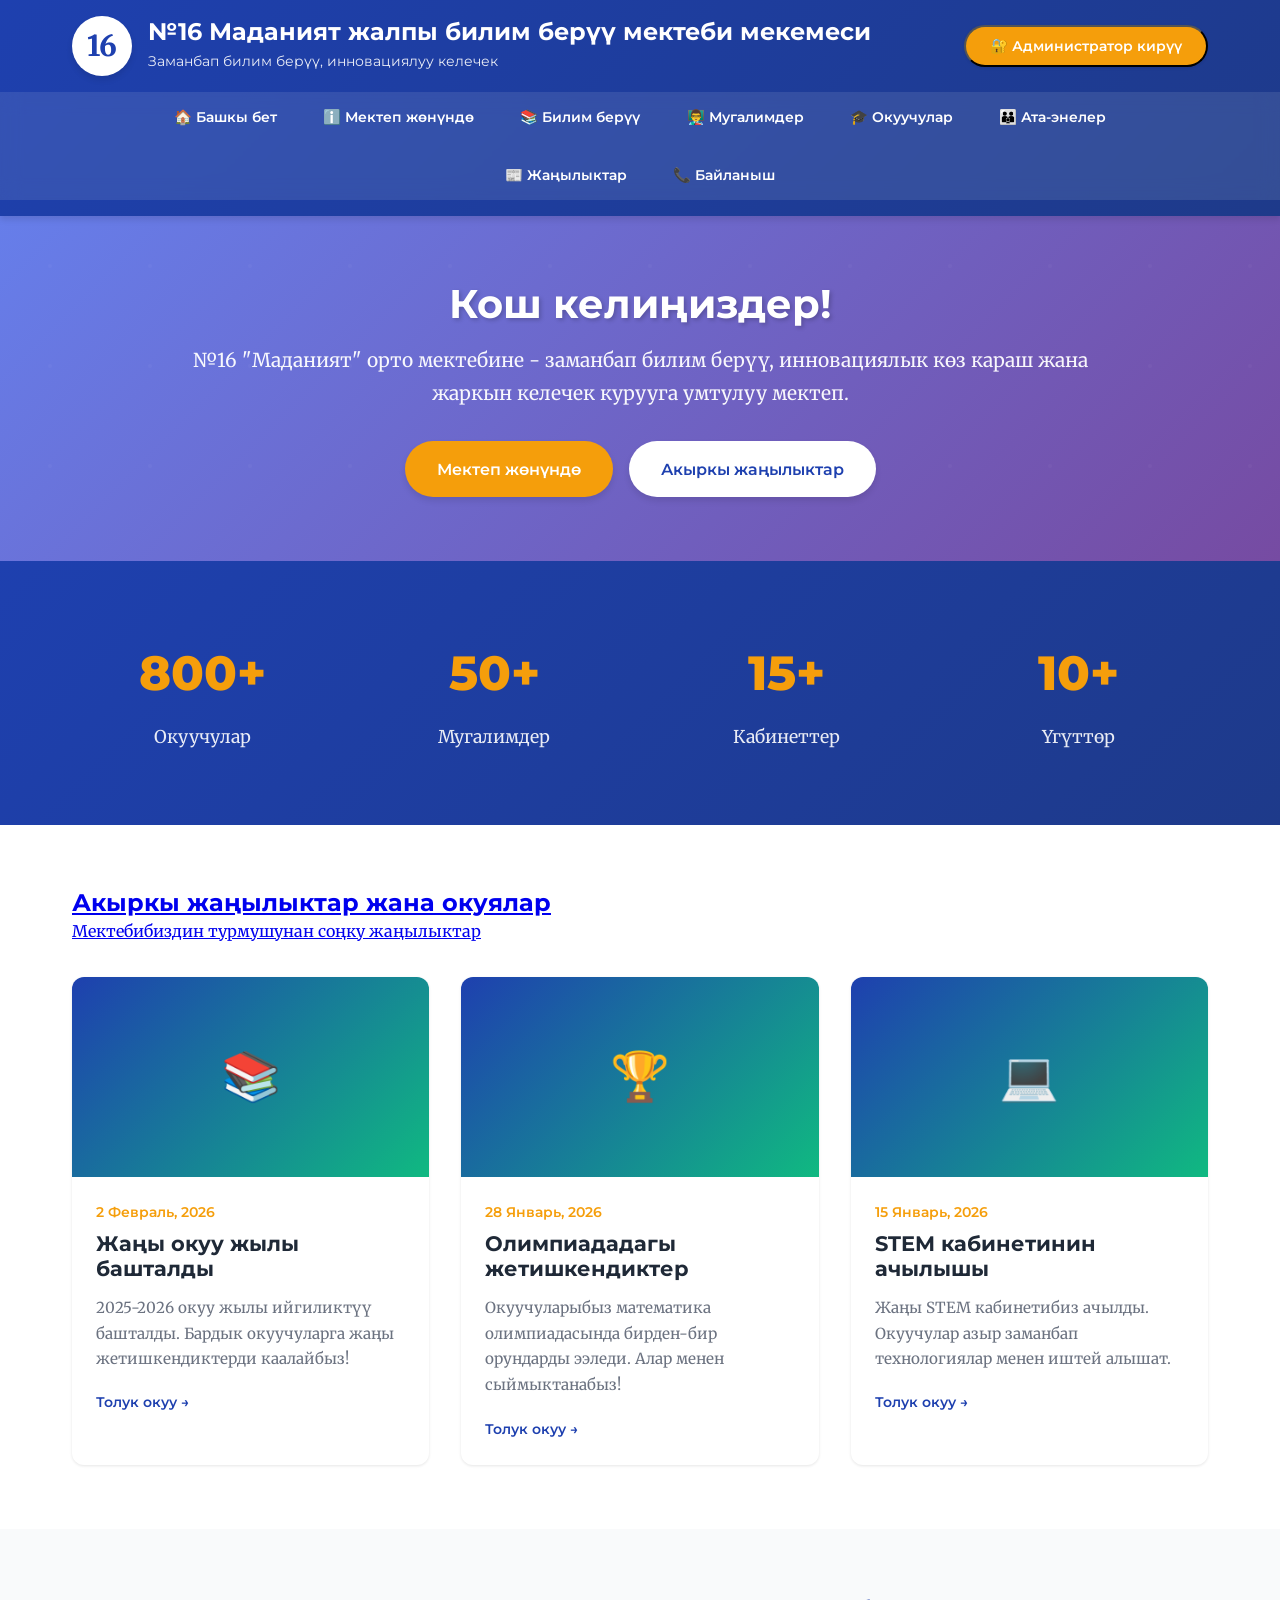
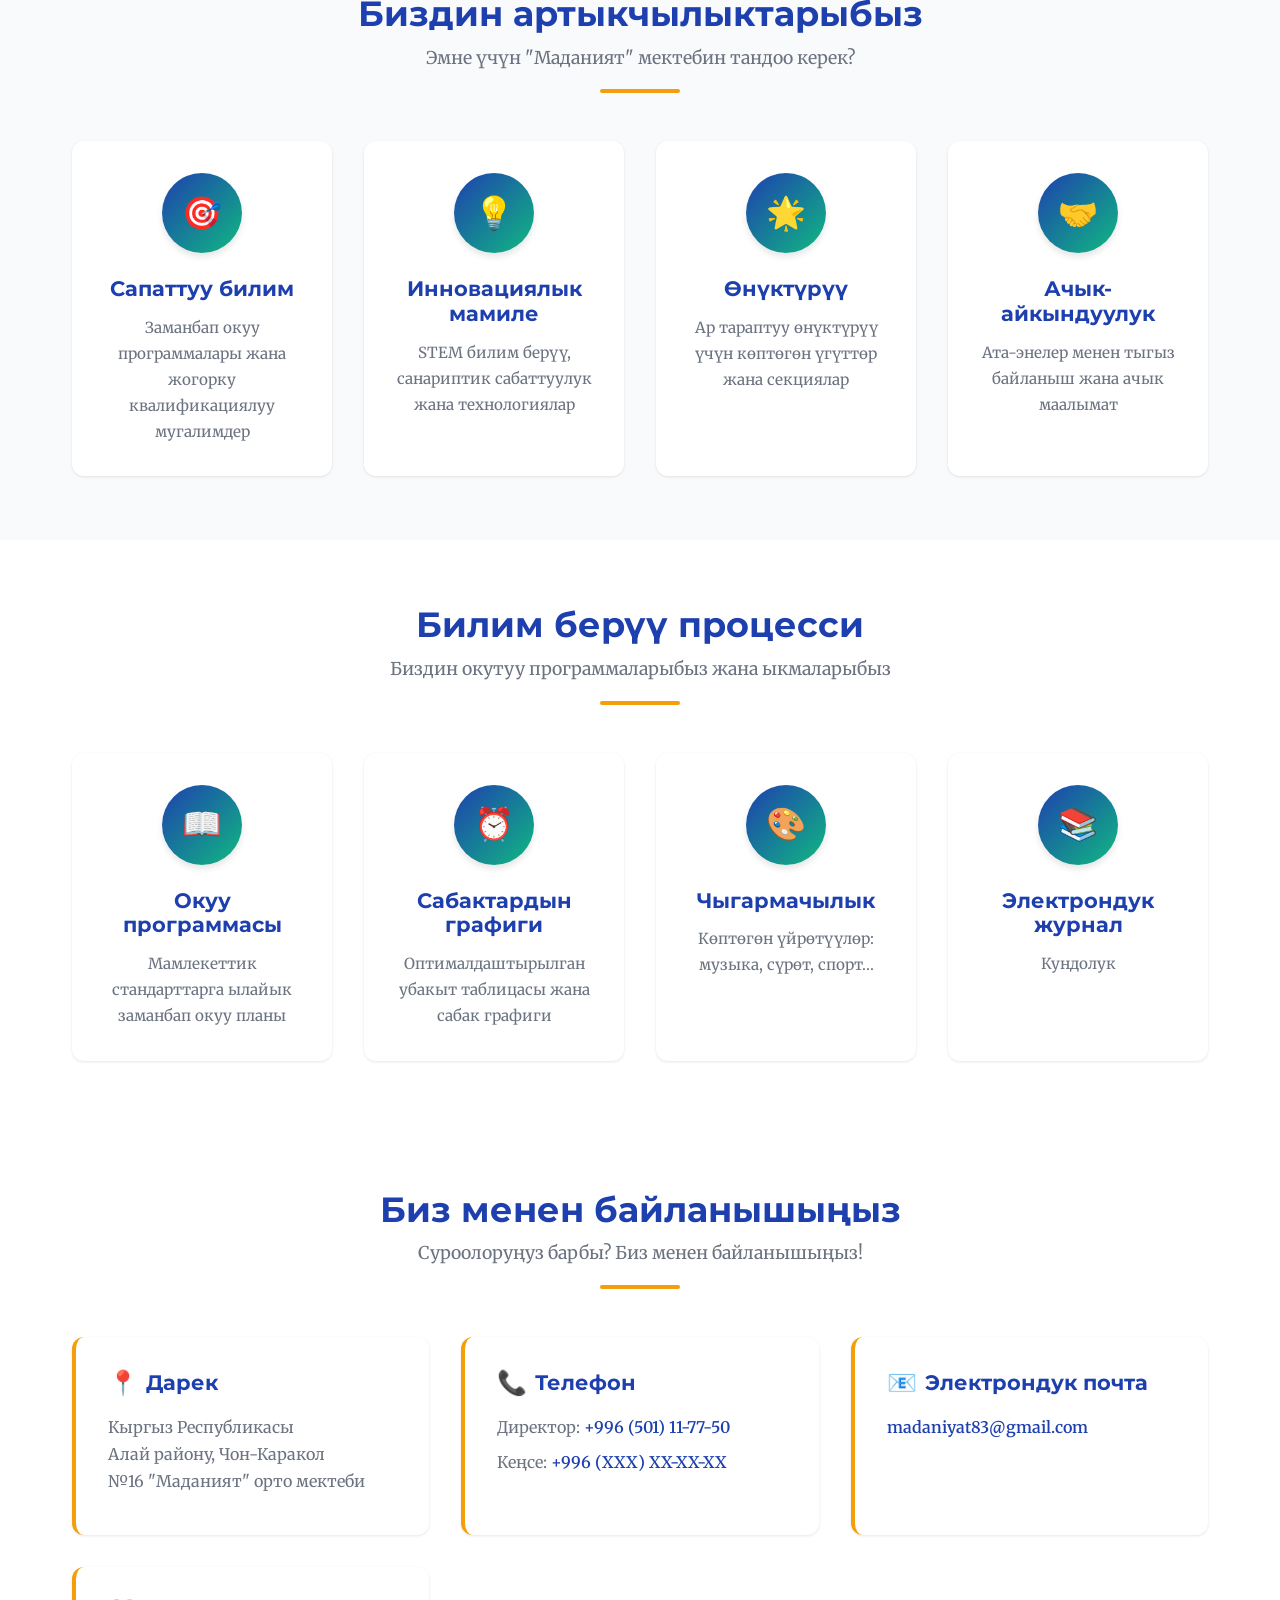
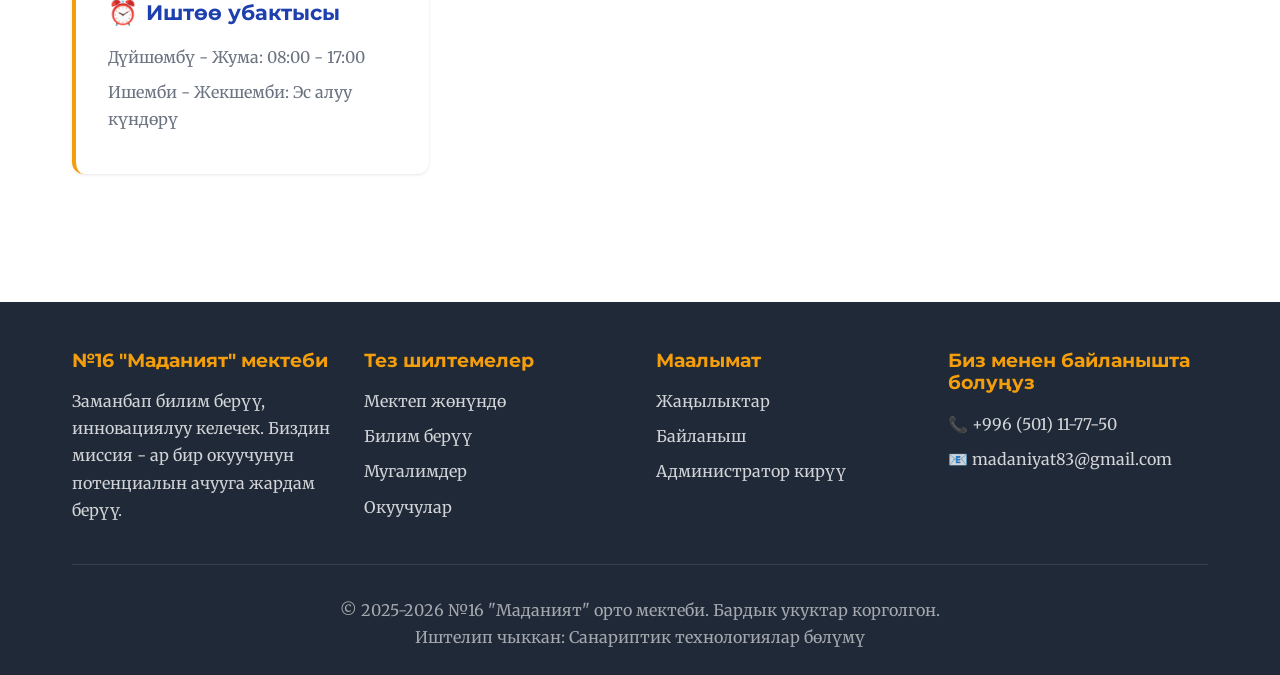
==== index.html @ c0178e2a "First commit" ====
<!DOCTYPE html>
<html lang="ky">

<head>
    <meta charset="UTF-8">
    <meta name="viewport" content="width=device-width, initial-scale=1.0">
    <title>№16 "Маданият" орто мектеби - Расмий сайт</title>
    <link rel="stylesheet" href="./style.css">
    <link rel="preconnect" href="https://fonts.googleapis.com">
    <link rel="preconnect" href="https://fonts.gstatic.com" crossorigin>
    <link
        href="https://fonts.googleapis.com/css2?family=Montserrat:wght@400;600;700;800&family=Merriweather:wght@300;400;700&display=swap"
        rel="stylesheet">

</head>

<body>
    <!-- Header -->
    <header class="header">
        <div class="header-top">
            <div class="school-logo">
                <div class="logo-circle">16</div>
                <div class="school-name">
                    <h1>№16 Маданият жалпы билим берүү мектеби мекемеси</h1>
                    <p>Заманбап билим берүү, инновациялуу келечек</p>
                </div>
            </div>
            <button class="login-btn" onclick="openLoginModal()">🔐 Администратор кирүү</button>
        </div>
        <nav class="nav-container">
            <div class="nav">
                <ul>
                    <li><a href="#home">🏠 Башкы бет</a></li>
                    <li><a href="#about">ℹ️ Мектеп жөнүндө</a></li>
                    <li><a href="#education">📚 Билим берүү</a></li>
                    <li><a href="#teachers">👨‍🏫 Мугалимдер</a></li>
                    <li><a href="#students">🎓 Окуучулар</a></li>
                    <li><a href="#parents">👪 Ата-энелер</a></li>
                    <li><a href="#news">📰 Жаңылыктар</a></li>
                    <li><a href="https://wa.me/message/L3TUKZPZR35VJ1">📞 Байланыш</a></li>
                </ul>
            </div>
        </nav>
    </header>

    <!-- Login Modal -->
    <div class="modal" id="loginModal">
        <div class="modal-content">
            <div class="modal-header">
                <h2>🔐 Кирүү</h2>
                <button class="close-btn" onclick="closeLoginModal()">&times;</button>
            </div>
            <div class="error-message" id="errorMessage">
                ❌ Колдонуучу аты же пароль туура эмес!
            </div>
            <form onsubmit="handleLogin(event)">
                <div class="form-group">
                    <label for="username">Колдонуучу аты:</label>
                    <input type="text" id="username" name="username" required autocomplete="username">
                </div>
                <div class="form-group">
                    <label for="password">Пароль:</label>
                    <input type="password" id="password" name="password" required autocomplete="current-password">
                </div>
                <button type="submit" class="submit-btn">Кирүү</button>
            </form>
        </div>
    </div>

    <!-- Hero Section -->
    <section class="hero" id="home">
        <div class="hero-content">
            <h2>Кош келиңиздер!</h2>
            <p>№16 "Маданият" орто мектебине - заманбап билим берүү, инновациялык көз караш жана жаркын келечек курууга
                умтулуу мектеп.</p>
            <div class="cta-buttons">
                <a href="#about" class="btn btn-primary">Мектеп жөнүндө</a>
                <a href="#news" class="btn btn-secondary">Акыркы жаңылыктар</a>
            </div>
        </div>
    </section>

    <!-- Stats Section -->
    <section class="stats" id="statsSection">
        <div class="container">
            <div class="stats-grid" id="statsGrid">
                <div class="stat-item">
                    <div class="stat-number" data-stat="students">800+</div>
                    <div class="stat-label">Окуучулар</div>
                </div>
                <div class="stat-item">
                    <div class="stat-number" data-stat="teachers">50+</div>
                    <div class="stat-label">Мугалимдер</div>
                </div>
                <div class="stat-item">
                    <div class="stat-number" data-stat="classrooms">15+</div>
                    <div class="stat-label">Кабинеттер</div>
                </div>
                <div class="stat-item">
                    <div class="stat-number" data-stat="clubs">10+</div>
                    <div class="stat-label">Үгүттөр</div>
                </div>
            </div>
        </div>
    </section>

    <!-- News Section --> 
     <section class="section" id="news">
        <div class="container">
            <a href="./ddd/section-title.html">
                <h2>Акыркы жаңылыктар жана окуялар</h2>
                <p>Мектебибиздин турмушунан соңку жаңылыктар</p>
            </a>
             <div class="news-grid" id="newsGrid">
                <!-- <!- News will be loaded here  -->
            </div> 
        </div>
    </section>

    <!-- Features Section -->
    <section class="section features" id="about">
        <div class="container">
            <div class="section-title">
                <h2>Биздин артыкчылыктарыбыз</h2>
                <p>Эмне үчүн "Маданият" мектебин тандоо керек?</p>
            </div>
            <div class="features-grid">
                <a href="./ddd/sap.html" class="feature-card">
                    <div class="feature-icon">🎯</div>
                    <h3>Сапаттуу билим</h3>
                    <p>Заманбап окуу программалары жана жогорку квалификациялуу мугалимдер</p>
                </a>
                <a href="./ddd/ino.html" class="feature-card">
                    <div class="feature-icon">💡</div>
                    <h3>Инновациялык мамиле</h3>
                    <p>STEM билим берүү, санариптик сабаттуулук жана технологиялар</p>
                </a>
                <a href="./ddd/on.html" class="feature-card">
                    <div class="feature-icon">🌟</div>
                    <h3>Өнүктүрүү</h3>
                    <p>Ар тараптуу өнүктүрүү үчүн көптөгөн үгүттөр жана секциялар</p>
                </a>
                <a href="./ddd/as.html" class="feature-card">
                    <div class="feature-icon">🤝</div>
                    <h3>Ачык-айкындуулук</h3>
                    <p>Ата-энелер менен тыгыз байланыш жана ачык маалымат</p>
                </a>
            </div>
        </div>
    </section>

    <!-- Education Section -->
<section class="section" id="education">
    <div class="container">
        <div class="section-title">
            <h2>Билим берүү процесси</h2>
            <p>Биздин окутуу программаларыбыз жана ыкмаларыбыз</p>
        </div>

        <div class="features-grid">

            <a href="./ddd/section-title.html" class="feature-card">
                <div class="feature-icon">📖</div>
                <h3>Окуу программасы</h3>
                <p>Мамлекеттик стандарттарга ылайык заманбап окуу планы</p>
            </a>

            <a href="./ddd/fact.html" class="feature-card">
                <div class="feature-icon">⏰</div>
                <h3>Сабактардын графиги</h3>
                <p>Оптималдаштырылган убакыт таблицасы жана сабак графиги</p>
            </a>

            <a href="./ddd/gallery.html" class="feature-card">
                <div class="feature-icon">🎨</div>
                <h3>Чыгармачылык</h3>
                <p>Көптөгөн үйрөтүүлөр: музыка, сүрөт, спорт...</p>
            </a>

            <a href="./ddd/kun.html" class="feature-card">
                <div class="feature-icon">📚</div>
                <h3>Электрондук журнал</h3>
                <p>Кундолук</p>
            </a>

        </div>
    </div>
</section>


    <!-- Contact Section -->
    <section class="section" id="contact">
        <div class="container">
            <div class="section-title">
                <h2>Биз менен байланышыңыз</h2>
                <p>Суроолоруңуз барбы? Биз менен байланышыңыз!</p>
            </div>
            <div class="contact-grid">
                <div class="contact-card">
                    <h3><span class="contact-icon">📍</span> Дарек</h3>
                    <p>Кыргыз Республикасы<br>
                        Алай району, Чон-Каракол<br>
                        №16 "Маданият" орто мектеби</p>
                </div>
                <div class="contact-card">
                    <h3><span class="contact-icon">📞</span> Телефон</h3>
                    <p>Директор: <a href="tel:+996XXX">+996 (501) 11-77-50</a></p>
                    <p>Кеңсе: <a href="tel:+996XXX">+996 (XXX) XX-XX-XX</a></p>
                </div>
                <div class="contact-card">
                    <h3><span class="contact-icon">📧</span> Электрондук почта</h3>
                    <p><a href="https://madaniyat83@gmail.com">madaniyat83@gmail.com</a></p>
                    <!-- <p><a href="mailto:info@madaniyat.kg">info@madaniyat83.kg</a></p> -->
                </div>
                <div class="contact-card">
                    <h3><span class="contact-icon">⏰</span> Иштөө убактысы</h3>
                    <p>Дүйшөмбү - Жума: 08:00 - 17:00</p>
                    <p>Ишемби - Жекшемби: Эс алуу күндөрү</p>
                </div>
            </div>
        </div>
    </section>

    <!-- Footer -->
    <footer class="footer">
        <div class="container">
            <div class="footer-content">
                <div class="footer-section">
                    <h3>№16 "Маданият" мектеби</h3>
                    <p>Заманбап билим берүү, инновациялуу келечек. Биздин миссия - ар бир окуучунун потенциалын ачууга
                        жардам берүү.</p>
                </div>
                <div class="footer-section">
                    <h3>Тез шилтемелер</h3>
                    <a href="#about">Мектеп жөнүндө</a>
                    <a href="#education">Билим берүү</a>
                    <a href="#teachers">Мугалимдер</a>
                    <a href="#students">Окуучулар</a>
                </div>
                <div class="footer-section">
                    <h3>Маалымат</h3>
                    <a href="#news">Жаңылыктар</a>
                    <a href="https://wa.me/message/L3TUKZPZR35VJ1">Байланыш</a>
                    <a href="#" onclick="openLoginModal(); return false;">Администратор кирүү</a>
                </div>
                <div class="footer-section">
                    <h3>Биз менен байланышта болуңуз</h3>
                    <p>📞 +996 (501) 11-77-50</p>
                    <p>📧 madaniyat83@gmail.com</p>
                </div>
            </div>
            <div class="footer-bottom">
                <p>&copy; 2025-2026 №16 "Маданият" орто мектеби. Бардык укуктар корголгон.</p>
                <p>Иштелип чыккан: Санариптик технологиялар бөлүмү</p>
            </div>
        </div>
    </footer>

    <script src="data.js"></script>
   <script src="./script.js"></script>
</body>

</html>
---- style.css ----
:root {
            --primary: #1e40af;
            --primary-dark: #1e3a8a;
            --secondary: #f59e0b;
            --accent: #10b981;
            --text-dark: #1f2937;
            --text-light: #6b7280;
            --bg-light: #f9fafb;
            --bg-white: #ffffff;
            --border: #e5e7eb;
            --shadow-sm: 0 1px 3px rgba(0, 0, 0, 0.1);
            --shadow-md: 0 4px 6px rgba(0, 0, 0, 0.1);
            --shadow-lg: 0 10px 25px rgba(0, 0, 0, 0.15);
        }

        * {
            margin: 0;
            padding: 0;
            box-sizing: border-box;
        }

        body {
            font-family: 'Merriweather', serif;
            color: var(--text-dark);
            line-height: 1.7;
            overflow-x: hidden;
        }

        h1, h2, h3, h4, h5, h6 {
            font-family: 'Montserrat', sans-serif;
            font-weight: 700;
            line-height: 1.2;
        }

        /* Header & Navigation */
        .header {
            background: linear-gradient(135deg, var(--primary) 0%, var(--primary-dark) 100%);
            color: white;
            padding: 1rem 0;
            position: sticky;
            top: 0;
            z-index: 1000;
            box-shadow: var(--shadow-md);
            animation: slideDown 0.5s ease-out;
        }

        @keyframes slideDown {
            from {
                transform: translateY(-100%);
                opacity: 0;
            }
            to {
                transform: translateY(0);
                opacity: 1;
            }
        }

        .header-top {
            max-width: 1200px;
            margin: 0 auto;
            padding: 0 2rem;
            display: flex;
            justify-content: space-between;
            align-items: center;
        }

        .school-logo {
            display: flex;
            align-items: center;
            gap: 1rem;
        }

        .logo-circle {
            width: 60px;
            height: 60px;
            background: white;
            border-radius: 50%;
            display: flex;
            align-items: center;
            justify-content: center;
            font-size: 1.8rem;
            font-weight: 800;
            color: var(--primary);
            box-shadow: var(--shadow-md);
        }

        .school-name h1 {
            font-size: 1.5rem;
            margin-bottom: 0.2rem;
        }

        .school-name p {
            font-size: 0.85rem;
            opacity: 0.9;
            font-family: 'Montserrat', sans-serif;
        }

        .nav-container {
            background: rgba(255, 255, 255, 0.1);
            backdrop-filter: blur(10px);
            margin-top: 1rem;
        }

        .nav {
            max-width: 1200px;
            margin: 0 auto;
            padding: 0 2rem;
        }

        .nav ul {
            list-style: none;
            display: flex;
            gap: 0.5rem;
            flex-wrap: wrap;
            justify-content: center;
        }

        .nav li a {
            color: white;
            text-decoration: none;
            padding: 0.8rem 1.2rem;
            display: block;
            font-family: 'Montserrat', sans-serif;
            font-weight: 600;
            font-size: 0.9rem;
            transition: all 0.3s ease;
            border-radius: 8px;
            position: relative;
            overflow: hidden;
        }

        .nav li a::before {
            content: '';
            position: absolute;
            bottom: 0;
            left: 0;
            width: 100%;
            height: 3px;
            background: var(--secondary);
            transform: translateX(-100%);
            transition: transform 0.3s ease;
        }

        .nav li a:hover::before {
            transform: translateX(0);
        }

        .nav li a:hover {
            background: rgba(255, 255, 255, 0.15);
        }

        /* Hero Section */
        .hero {
            background: linear-gradient(135deg, #667eea 0%, #764ba2 100%);
            color: white;
            padding: 4rem 2rem;
            text-align: center;
            position: relative;
            overflow: hidden;
        }

        .hero::before {
            content: '';
            position: absolute;
            top: 0;
            left: 0;
            right: 0;
            bottom: 0;
            background: url('data:image/svg+xml,<svg width="100" height="100" xmlns="http://www.w3.org/2000/svg"><circle cx="50" cy="50" r="2" fill="rgba(255,255,255,0.1)"/></svg>');
            opacity: 0.3;
        }

        .hero-content {
            max-width: 900px;
            margin: 0 auto;
            position: relative;
            z-index: 1;
            animation: fadeInUp 0.8s ease-out;
        }

        @keyframes fadeInUp {
            from {
                opacity: 0;
                transform: translateY(30px);
            }
            to {
                opacity: 1;
                transform: translateY(0);
            }
        }

        .hero h2 {
            font-size: 2.5rem;
            margin-bottom: 1rem;
            text-shadow: 2px 2px 4px rgba(0, 0, 0, 0.2);
        }

        .hero p {
            font-size: 1.2rem;
            margin-bottom: 2rem;
            opacity: 0.95;
        }

        .cta-buttons {
            display: flex;
            gap: 1rem;
            justify-content: center;
            flex-wrap: wrap;
        }

        .btn {
            padding: 0.9rem 2rem;
            border-radius: 50px;
            text-decoration: none;
            font-family: 'Montserrat', sans-serif;
            font-weight: 600;
            font-size: 1rem;
            transition: all 0.3s ease;
            display: inline-block;
            box-shadow: var(--shadow-md);
        }

        .btn-primary {
            background: var(--secondary);
            color: white;
        }

        .btn-primary:hover {
            background: #d97706;
            transform: translateY(-2px);
            box-shadow: var(--shadow-lg);
        }

        .btn-secondary {
            background: white;
            color: var(--primary);
        }

        .btn-secondary:hover {
            background: var(--bg-light);
            transform: translateY(-2px);
            box-shadow: var(--shadow-lg);
        }

        /* Container */
        .container {
            max-width: 1200px;
            margin: 0 auto;
            padding: 0 2rem;
        }

        /* Section */
        .section {
            padding: 4rem 0;
        }

        .section-title {
            text-align: center;
            margin-bottom: 3rem;
            position: relative;
            animation: fadeIn 0.6s ease-out;
        }

        @keyframes fadeIn {
            from { opacity: 0; }
            to { opacity: 1; }
        }

        .section-title h2 {
            font-size: 2.2rem;
            color: var(--primary);
            margin-bottom: 0.5rem;
        }

        .section-title p {
            color: var(--text-light);
            font-size: 1.1rem;
        }

        .section-title::after {
            content: '';
            display: block;
            width: 80px;
            height: 4px;
            background: var(--secondary);
            margin: 1rem auto 0;
            border-radius: 2px;
        }

        /* News Grid */
        .news-grid {
            display: grid;
            grid-template-columns: repeat(auto-fit, minmax(300px, 1fr));
            gap: 2rem;
            margin-top: 2rem;
        }

        .news-card {
            background: var(--bg-white);
            border-radius: 12px;
            overflow: hidden;
            box-shadow: var(--shadow-sm);
            transition: all 0.3s ease;
            animation: slideInUp 0.6s ease-out;
            animation-fill-mode: both;
        }

        .news-card:nth-child(1) { animation-delay: 0.1s; }
        .news-card:nth-child(2) { animation-delay: 0.2s; }
        .news-card:nth-child(3) { animation-delay: 0.3s; }

        @keyframes slideInUp {
            from {
                opacity: 0;
                transform: translateY(30px);
            }
            to {
                opacity: 1;
                transform: translateY(0);
            }
        }

        .news-card:hover {
            transform: translateY(-5px);
            box-shadow: var(--shadow-lg);
        }

        .news-image {
            width: 100%;
            height: 200px;
            background: linear-gradient(135deg, var(--primary) 0%, var(--accent) 100%);
            display: flex;
            align-items: center;
            justify-content: center;
            font-size: 3rem;
            color: white;
        }

        .news-content {
            padding: 1.5rem;
        }

        .news-date {
            color: var(--secondary);
            font-size: 0.85rem;
            font-weight: 600;
            margin-bottom: 0.5rem;
            font-family: 'Montserrat', sans-serif;
        }

        .news-content h3 {
            font-size: 1.3rem;
            margin-bottom: 0.8rem;
            color: var(--text-dark);
        }

        .news-content p {
            color: var(--text-light);
            font-size: 0.95rem;
            margin-bottom: 1rem;
        }

        .read-more {
            color: var(--primary);
            text-decoration: none;
            font-weight: 600;
            font-family: 'Montserrat', sans-serif;
            font-size: 0.9rem;
            display: inline-flex;
            align-items: center;
            gap: 0.3rem;
            transition: gap 0.3s ease;
        }

        .read-more:hover {
            gap: 0.6rem;
        }

        /* Features Section */
        .features {
            background: var(--bg-light);
        }

        .features-grid {
            display: grid;
            grid-template-columns: repeat(auto-fit, minmax(250px, 1fr));
            gap: 2rem;
        }

        .feature-card {
            text-align: center;
            padding: 2rem;
            background: var(--bg-white);
            border-radius: 12px;
            transition: all 0.3s ease;
            box-shadow: var(--shadow-sm);
        }

        .feature-card:hover {
            transform: translateY(-5px);
            box-shadow: var(--shadow-md);
        }

        .feature-icon {
            width: 80px;
            height: 80px;
            background: linear-gradient(135deg, var(--primary) 0%, var(--accent) 100%);
            border-radius: 50%;
            display: flex;
            align-items: center;
            justify-content: center;
            margin: 0 auto 1.5rem;
            font-size: 2rem;
            color: white;
            box-shadow: var(--shadow-md);
        }

        .feature-card h3 {
            font-size: 1.3rem;
            margin-bottom: 0.8rem;
            color: var(--primary);
        }

        .feature-card p {
            color: var(--text-light);
            font-size: 0.95rem;
        }

        /* Stats Section */
        .stats {
            background: linear-gradient(135deg, var(--primary) 0%, var(--primary-dark) 100%);
            color: white;
            padding: 3rem 0;
        }

        .stats-grid {
            display: grid;
            grid-template-columns: repeat(auto-fit, minmax(200px, 1fr));
            gap: 2rem;
            text-align: center;
        }

        .stat-item {
            padding: 1.5rem;
        }

        .stat-number {
            font-size: 3rem;
            font-weight: 800;
            margin-bottom: 0.5rem;
            color: var(--secondary);
            font-family: 'Montserrat', sans-serif;
        }

        .stat-label {
            font-size: 1.1rem;
            opacity: 0.9;
        }

        /* Contact Section */
        .contact-grid {
            display: grid;
            grid-template-columns: repeat(auto-fit, minmax(300px, 1fr));
            gap: 2rem;
        }

        .contact-card {
            background: var(--bg-white);
            padding: 2rem;
            border-radius: 12px;
            box-shadow: var(--shadow-sm);
            border-left: 4px solid var(--secondary);
        }

        .contact-card h3 {
            font-size: 1.3rem;
            margin-bottom: 1rem;
            color: var(--primary);
            display: flex;
            align-items: center;
            gap: 0.5rem;
        }

        .contact-icon {
            font-size: 1.5rem;
        }

        .contact-card p {
            color: var(--text-light);
            margin-bottom: 0.5rem;
        }

        .contact-card a {
            color: var(--primary);
            text-decoration: none;
            font-weight: 600;
        }

        .contact-card a:hover {
            color: var(--primary-dark);
            text-decoration: underline;
        }

        /* Footer */
        .footer {
            background: var(--text-dark);
            color: white;
            padding: 3rem 0 1.5rem;
            margin-top: 4rem;
        }

        .footer-content {
            display: grid;
            grid-template-columns: repeat(auto-fit, minmax(250px, 1fr));
            gap: 2rem;
            margin-bottom: 2rem;
        }

        .footer-section h3 {
            margin-bottom: 1rem;
            color: var(--secondary);
        }

        .footer-section p,
        .footer-section a {
            color: rgba(255, 255, 255, 0.8);
            text-decoration: none;
            display: block;
            margin-bottom: 0.5rem;
            transition: color 0.3s ease;
        }

        .footer-section a:hover {
            color: var(--secondary);
        }

        .footer-bottom {
            text-align: center;
            padding-top: 2rem;
            border-top: 1px solid rgba(255, 255, 255, 0.1);
            color: rgba(255, 255, 255, 0.6);
        }

        /* Login Button */
        .login-btn {
            background: var(--secondary);
            color: white;
            padding: 0.6rem 1.5rem;
            border-radius: 25px;
            text-decoration: none;
            font-family: 'Montserrat', sans-serif;
            font-weight: 600;
            font-size: 0.9rem;
            transition: all 0.3s ease;
            box-shadow: var(--shadow-sm);
            cursor: pointer;
        }

        .login-btn:hover {
            background: #d97706;
            transform: scale(1.05);
        }

        /* Login Modal */
        .modal {
            display: none;
            position: fixed;
            top: 0;
            left: 0;
            width: 100%;
            height: 100%;
            background: rgba(0, 0, 0, 0.7);
            z-index: 2000;
            justify-content: center;
            align-items: center;
            animation: fadeIn 0.3s ease;
        }

        .modal.active {
            display: flex;
        }

        .modal-content {
            background: white;
            padding: 2.5rem;
            border-radius: 15px;
            width: 90%;
            max-width: 450px;
            box-shadow: var(--shadow-lg);
            animation: slideInDown 0.4s ease;
        }

        @keyframes slideInDown {
            from {
                opacity: 0;
                transform: translateY(-50px);
            }
            to {
                opacity: 1;
                transform: translateY(0);
            }
        }

        .modal-header {
            display: flex;
            justify-content: space-between;
            align-items: center;
            margin-bottom: 2rem;
        }

        .modal-header h2 {
            color: var(--primary);
            font-size: 1.8rem;
        }

        .close-btn {
            background: none;
            border: none;
            font-size: 2rem;
            color: var(--text-light);
            cursor: pointer;
            transition: color 0.3s ease;
        }

        .close-btn:hover {
            color: var(--primary);
        }

        .form-group {
            margin-bottom: 1.5rem;
        }

        .form-group label {
            display: block;
            margin-bottom: 0.5rem;
            font-weight: 600;
            color: var(--text-dark);
            font-family: 'Montserrat', sans-serif;
        }

        .form-group input {
            width: 100%;
            padding: 0.9rem;
            border: 2px solid var(--border);
            border-radius: 8px;
            font-size: 1rem;
            transition: border-color 0.3s ease;
            font-family: 'Merriweather', serif;
        }

        .form-group input:focus {
            outline: none;
            border-color: var(--primary);
        }

        .submit-btn {
            width: 100%;
            padding: 1rem;
            background: var(--primary);
            color: white;
            border: none;
            border-radius: 8px;
            font-size: 1.1rem;
            font-weight: 600;
            cursor: pointer;
            transition: all 0.3s ease;
            font-family: 'Montserrat', sans-serif;
        }

        .submit-btn:hover {
            background: var(--primary-dark);
            transform: translateY(-2px);
        }

        .error-message {
            color: #dc2626;
            background: #fee2e2;
            padding: 0.8rem;
            border-radius: 8px;
            margin-bottom: 1rem;
            display: none;
            font-size: 0.9rem;
        }

        .error-message.active {
            display: block;
        }

        /* Responsive Design */
        @media (max-width: 768px) {
            .header-top {
                flex-direction: column;
                gap: 1rem;
                text-align: center;
            }

            .school-name h1 {
                font-size: 1.2rem;
            }

            .nav ul {
                flex-direction: column;
                gap: 0;
            }

            .nav li a {
                padding: 0.8rem;
            }

            .hero h2 {
                font-size: 1.8rem;
            }

            .hero p {
                font-size: 1rem;
            }

            .section-title h2 {
                font-size: 1.8rem;
            }

            .stat-number {
                font-size: 2.5rem;
            }

            .cta-buttons {
                flex-direction: column;
            }

            .modal-content {
                padding: 1.5rem;
            }
        }
        .feature-card {
    text-decoration: none;
}
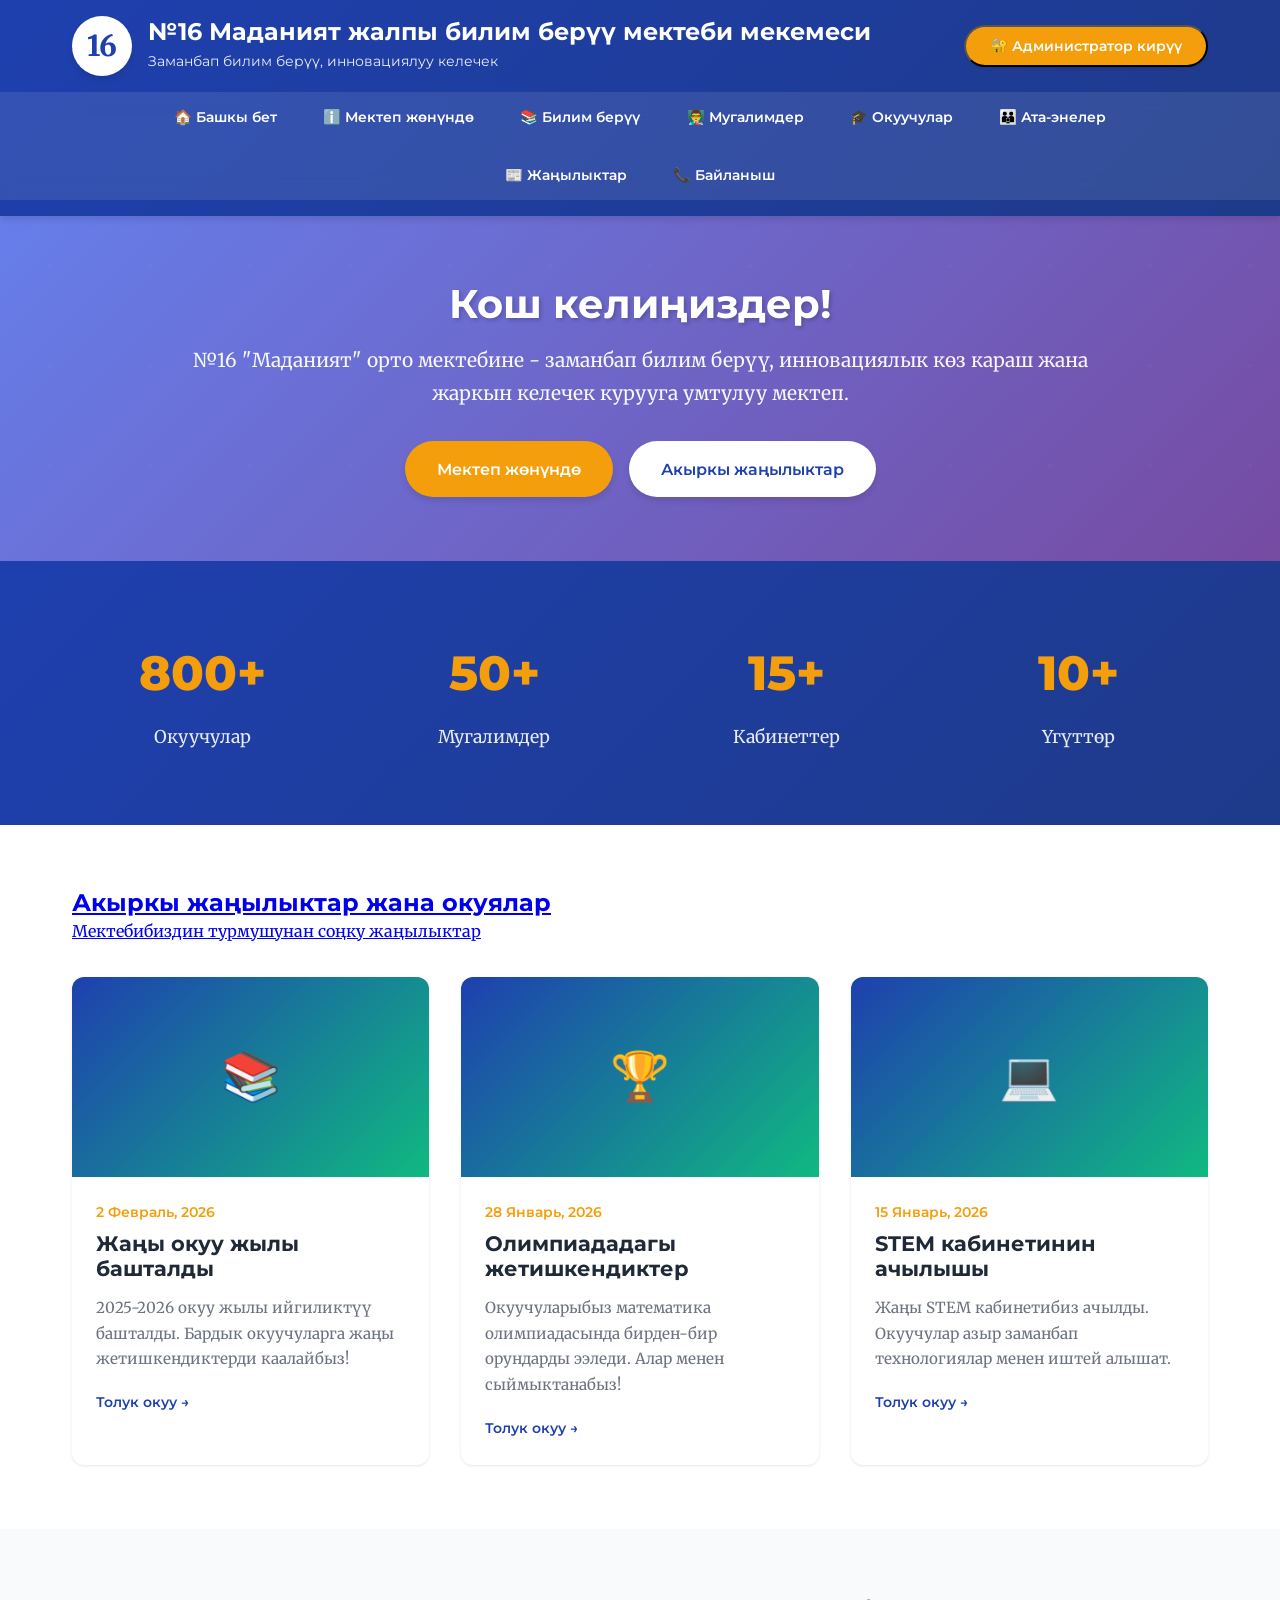
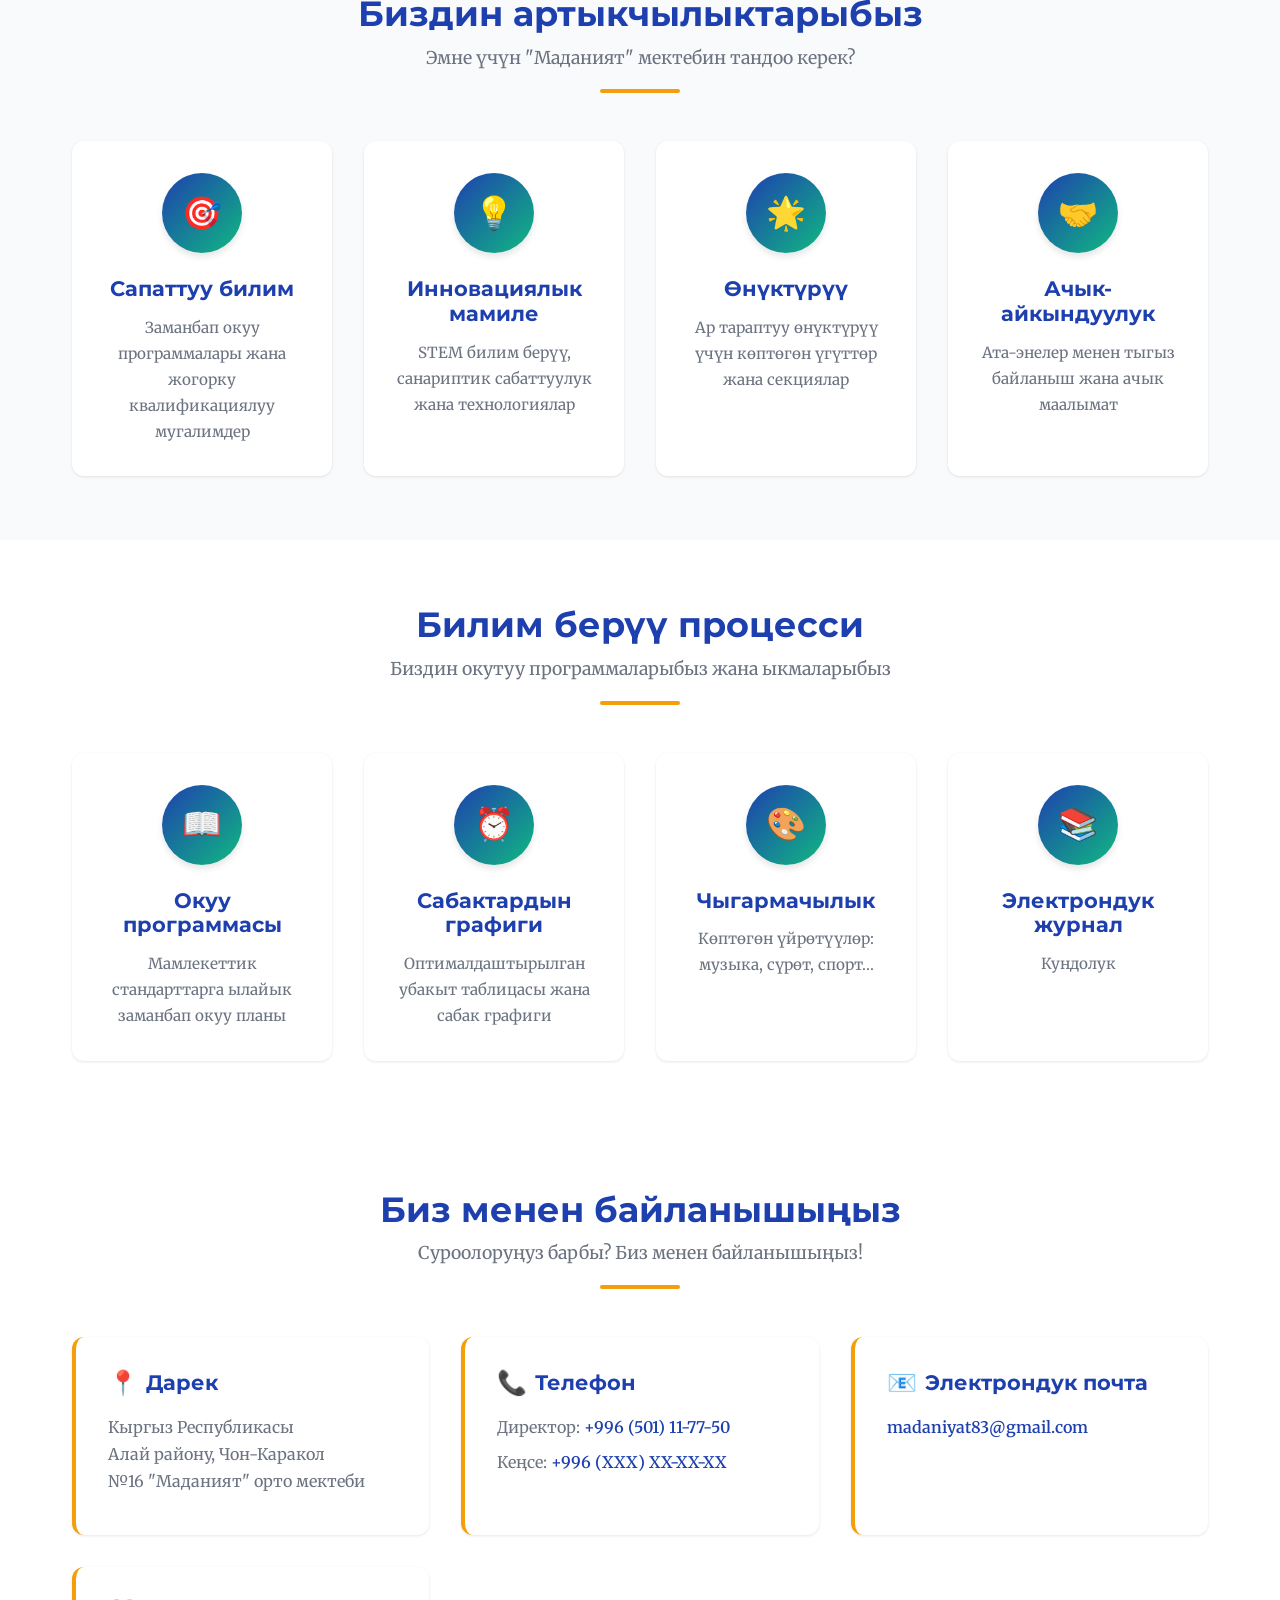
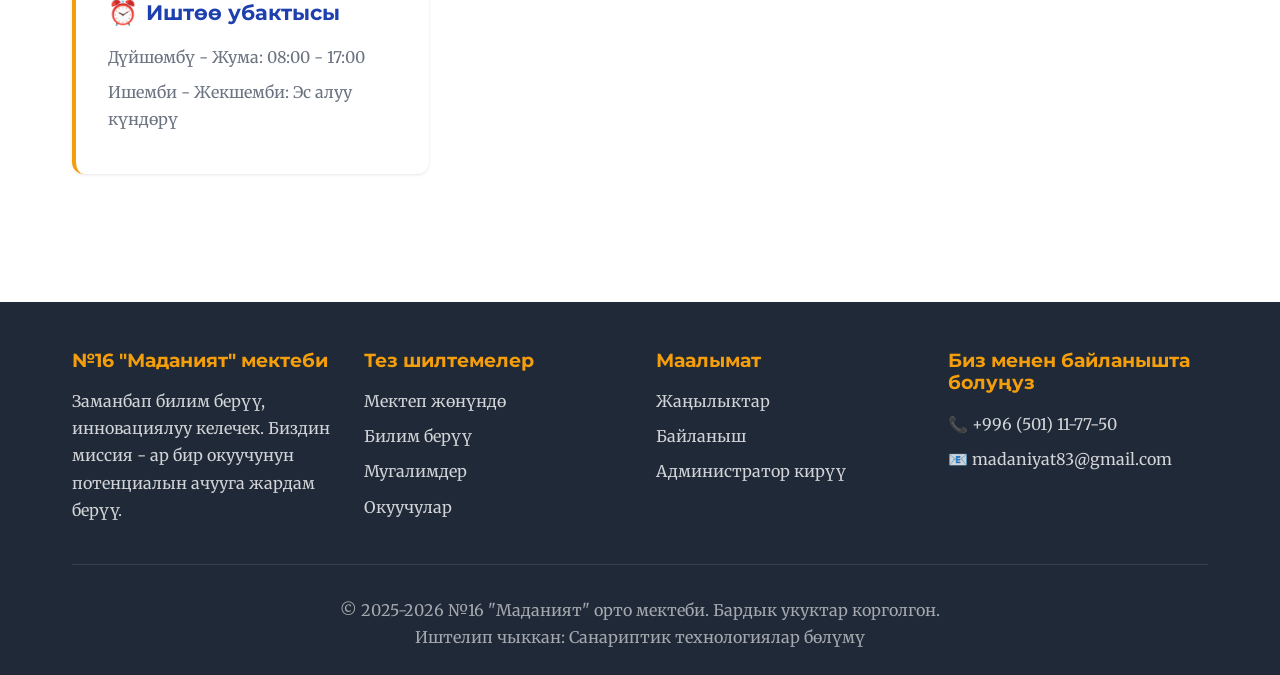
==== commit 2f81f509: "Update index.html" ====
--- a/index.html
+++ b/index.html
@@ -1,7 +1,12 @@
 <!DOCTYPE html>
 <html lang="ky">
 
-<head>
+<head> 
+    <meta name="apple-mobile-web-app-capable" content="yes">
+<meta name="apple-mobile-web-app-status-bar-style" content="black-translucent">
+<meta name="apple-mobile-web-app-title" content="Сайттын Аты">
+<link rel="apple-touch-icon" href="логотип.png">
+
     <meta charset="UTF-8">
     <meta name="viewport" content="width=device-width, initial-scale=1.0">
     <title>№16 "Маданият" орто мектеби - Расмий сайт</title>
@@ -260,4 +265,4 @@
    <script src="./script.js"></script>
 </body>
 
-</html>+</html>
